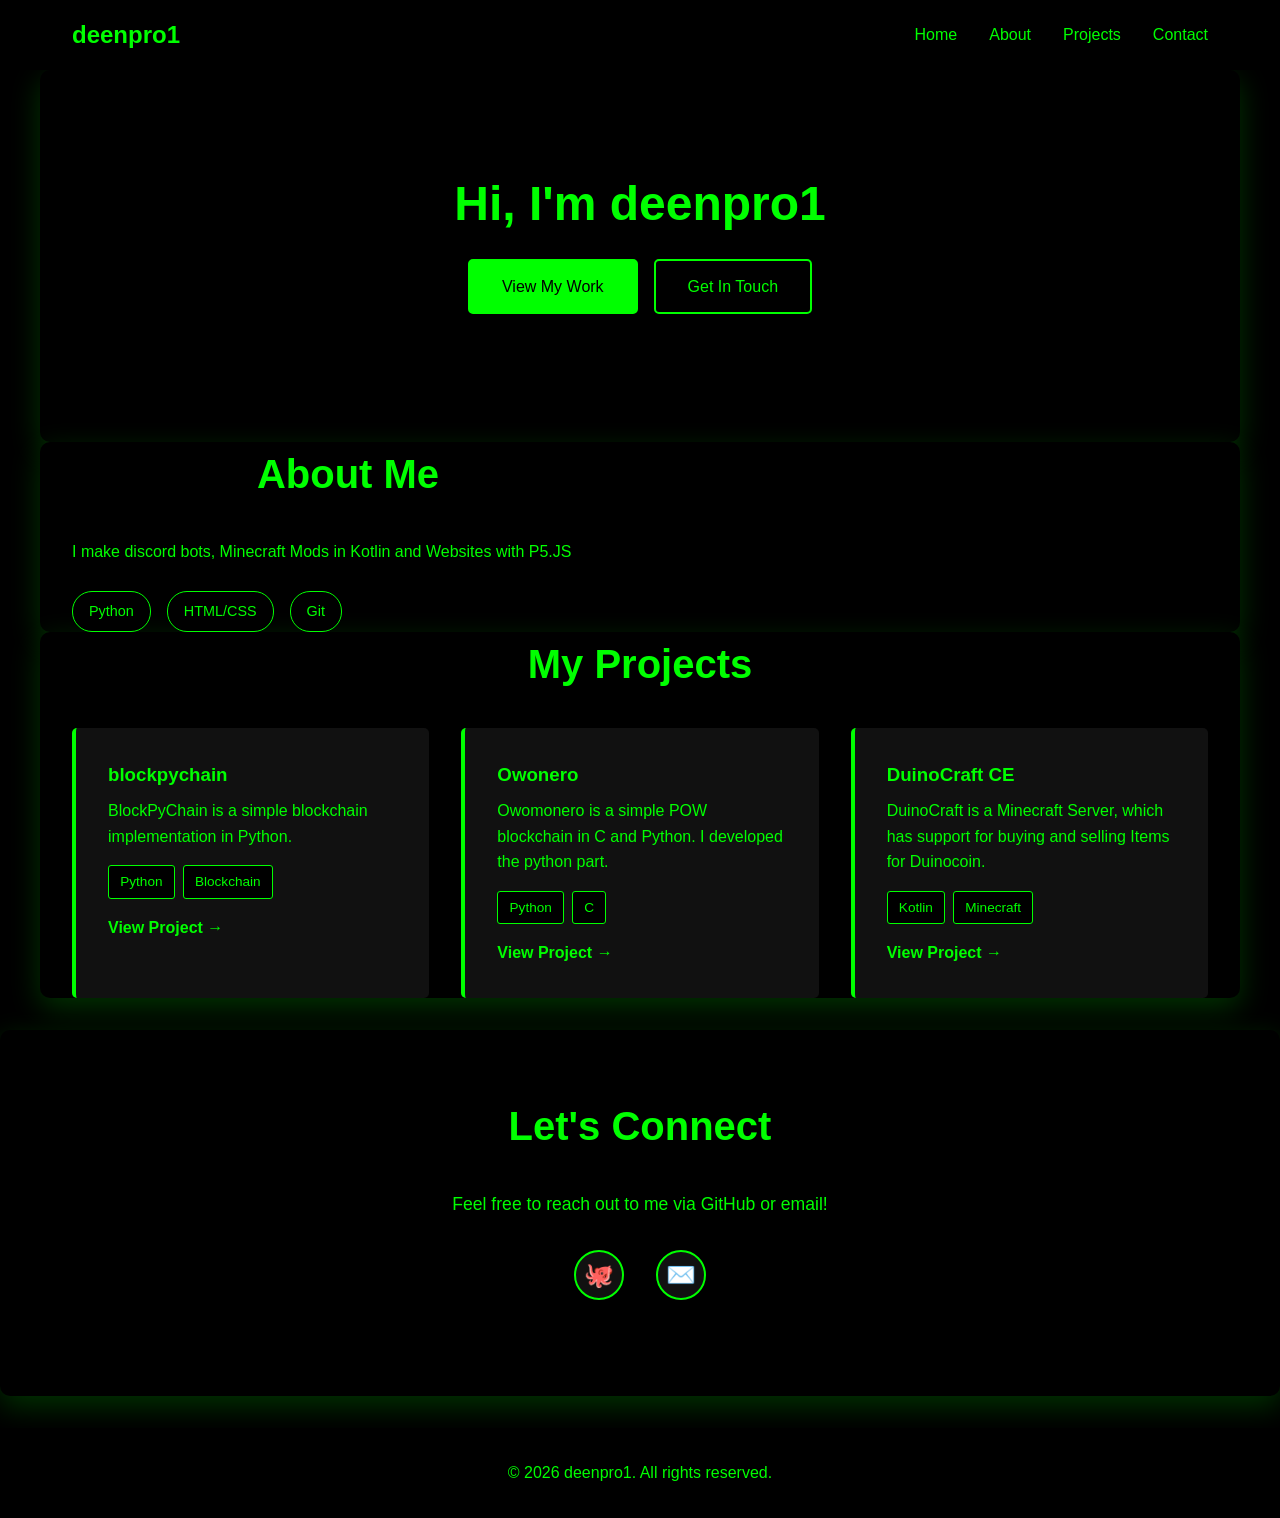
==== index.html @ f2c0a057 "Add files via upload" ====
<!DOCTYPE html>
<html lang="en">
<head>
    <meta charset="UTF-8">
    <meta name="viewport" content="width=device-width, initial-scale=1.0">
    <title>deenpro1</title>
    <style>
        * {
            margin: 0;
            padding: 0;
            box-sizing: border-box;
        }

        body {
            font-family: 'Segoe UI', Tahoma, Geneva, Verdana, sans-serif;
            line-height: 1.6;
            color: #00ff00;
            background: #000000;
            min-height: 100vh;
        }

        header {
            background: #000000;
            color: #00ff00;
            padding: 1rem 0;
            position: sticky;
            top: 0;
            z-index: 100;
        }

        nav {
            max-width: 1200px;
            margin: 0 auto;
            display: flex;
            justify-content: space-between;
            align-items: center;
            padding: 0 2rem;
        }

        .logo {
            font-size: 1.5rem;
            font-weight: bold;
        }

        nav ul {
            list-style: none;
            display: flex;
            gap: 2rem;
        }

        nav a {
            color: #00ff00;
            text-decoration: none;
            transition: color 0.3s;
        }

        nav a:hover {
            color: #00ff00;
        }

        .hero {
            max-width: 1200px;
            margin: 0 auto;
            padding: 6rem 2rem;
            text-align: center;
            color: #00ff00;
            background: #000000;
        }

        .hero h1 {
            font-size: 3rem;
            margin-bottom: 1rem;
            animation: fadeInDown 0.8s ease;
        }

        .hero p {
            font-size: 1.3rem;
            margin-bottom: 2rem;
            opacity: 0.95;
            animation: fadeInUp 0.8s ease;
        }

        .cta-buttons {
            display: flex;
            gap: 1rem;
            justify-content: center;
            margin-bottom: 2rem;
            animation: fadeInUp 1s ease;
        }

        .btn {
            padding: 0.8rem 2rem;
            font-size: 1rem;
            border: 2px solid #00ff00;
            background: transparent;
            color: #00ff00;
            cursor: pointer;
            border-radius: 5px;
            text-decoration: none;
            display: inline-block;
            transition: all 0.3s;
        }

        .btn-primary {
            background: #00ff00;
            color: #000000;
            border-color: #00ff00;
        }

        .btn-primary:hover {
            background: #000000;
            color: #00ff00;
            border-color: #00ff00;
        }

        .btn-secondary:hover {
            background: #000000;
            color: #00ff00;
            border-color: #00ff00;
        }

        @keyframes fadeInDown {
            from {
                opacity: 0;
                transform: translateY(-30px);
            }
            to {
                opacity: 1;
                transform: translateY(0);
            }
        }

        @keyframes fadeInUp {
            from {
                opacity: 0;
                transform: translateY(30px);
            }
            to {
                opacity: 1;
                transform: translateY(0);
            }
        }

        .container {
            max-width: 1200px;
            margin: 0 auto;
            padding: 0 2rem;
        }

        section {
            padding: 4rem 2rem;
            margin: 2rem 0;
            background: #000000;
            border-radius: 10px;
            box-shadow: 0 10px 30px rgba(0, 255, 0, 0.2);
        }

        section h2 {
            font-size: 2.5rem;
            margin-bottom: 2rem;
            text-align: center;
            color: #00ff00;
        }

        .about {
            display: grid;
            grid-template-columns: 1fr 1fr;
            gap: 2rem;
            align-items: center;
        }

        .about-text h3 {
            color: #00ff00;
            margin-bottom: 1rem;
            font-size: 1.5rem;
        }

        .about-text p {
            margin-bottom: 1rem;
            line-height: 1.8;
            color: #00ff00;
        }

        .skills {
            display: flex;
            flex-wrap: wrap;
            gap: 1rem;
            margin-top: 1.5rem;
        }

        .skill-tag {
            background: #000000;
            color: #00ff00;
            border: 1px solid #00ff00;
            padding: 0.5rem 1rem;
            border-radius: 20px;
            font-size: 0.9rem;
        }

        .projects {
            display: grid;
            grid-template-columns: repeat(auto-fit, minmax(300px, 1fr));
            gap: 2rem;
        }

        .project-card {
            background: #111111;
            border-left: 4px solid #00ff00;
            padding: 2rem;
            border-radius: 5px;
            transition: transform 0.3s, box-shadow 0.3s;
        }

        .project-card:hover {
            transform: translateY(-5px);
            box-shadow: 0 5px 15px rgba(0, 255, 0, 0.3);
        }

        .project-card h3 {
            color: #00ff00;
            margin-bottom: 0.5rem;
        }

        .project-card p {
            color: #00ff00;
            margin-bottom: 1rem;
            line-height: 1.6;
        }

        .project-tags {
            display: flex;
            flex-wrap: wrap;
            gap: 0.5rem;
            margin-bottom: 1rem;
        }

        .tag {
            background: #000000;
            color: #00ff00;
            border: 1px solid #00ff00;
            padding: 0.3rem 0.7rem;
            border-radius: 3px;
            font-size: 0.85rem;
        }

        .project-link {
            color: #00ff00;
            text-decoration: none;
            font-weight: bold;
            transition: color 0.3s;
        }

        .project-link:hover {
            color: #00ff00;
        }

        .contact {
            text-align: center;
            background: #000000;
            color: #00ff00;
        }

        .contact h2 {
            color: #00ff00;
        }

        .social-links {
            display: flex;
            justify-content: center;
            gap: 2rem;
            margin: 2rem 0;
            flex-wrap: wrap;
        }

        .social-links a {
            display: inline-flex;
            align-items: center;
            justify-content: center;
            width: 50px;
            height: 50px;
            background: #111111;
            color: #00ff00;
            border: 2px solid #00ff00;
            border-radius: 50%;
            text-decoration: none;
            transition: all 0.3s;
            font-size: 1.5rem;
        }

        .social-links a:hover {
            background: #00ff00;
            color: #000000;
            transform: scale(1.1);
        }

        footer {
            background: #000000;
            color: #00ff00;
            text-align: center;
            padding: 2rem;
            margin-top: 2rem;
        }

        @media (max-width: 768px) {
            .hero h1 {
                font-size: 2rem;
            }

            .hero p {
                font-size: 1rem;
            }

            .about {
                grid-template-columns: 1fr;
            }

            .cta-buttons {
                flex-direction: column;
            }

            nav ul {
                flex-direction: column;
                gap: 1rem;
            }
        }
    </style>
</head>
<body>
    <!-- Navigation -->
    <header>
        <nav>
            <div class="logo">deenpro1</div>
            <ul>
                <li><a href="#home">Home</a></li>
                <li><a href="#about">About</a></li>
                <li><a href="#projects">Projects</a></li>
                <li><a href="#contact">Contact</a></li>
            </ul>
        </nav>
    </header>

    <!-- Hero Section -->
    <section class="hero" id="home">
        <h1>Hi, I'm deenpro1</h1>
        <div class="cta-buttons">
            <a href="#projects" class="btn btn-primary">View My Work</a>
            <a href="#contact" class="btn btn-secondary">Get In Touch</a>
        </div>
    </section>

    <!-- About Section -->
    <section class="container" id="about">
        <div class="about">
            <div class="about-text">
                <h2>About Me</h2>
                <p>I make discord bots, Minecraft Mods in Kotlin and Websites with P5.JS</p>
                <div class="skills">
                    <span class="skill-tag">Python</span>
                    <span class="skill-tag">HTML/CSS</span>
                    <span class="skill-tag">Git</span>
                </div>
            </div>
        </div>
    </section>

    <!-- Projects Section -->
    <section class="container" id="projects">
        <h2>My Projects</h2>
        <div class="projects">
            <div class="project-card">
                <h3>blockpychain</h3>
                <p>BlockPyChain is a simple blockchain implementation in Python.</p>
                <div class="project-tags">
                    <span class="tag">Python</span>
                    <span class="tag">Blockchain</span>
                </div>
                <a href="https://github.com/Deenpro1/blockpychain" class="project-link">View Project →</a>
            </div>

            <div class="project-card">
                <h3>Owonero</h3>
                <p>Owomonero is a simple POW blockchain in C and Python. I developed the python part.</p>
                <div class="project-tags">
                    <span class="tag">Python</span>
                    <span class="tag">C</span>
                </div>
                <a href="https://github.com/Deenpro1/owonero-python" class="project-link">View Project →</a>
            </div>

            <div class="project-card">
                <h3>DuinoCraft CE</h3>
                <p>DuinoCraft is a Minecraft Server, which has support for buying and selling Items for Duinocoin.</p>
                <div class="project-tags">
                    <span class="tag">Kotlin</span>
                    <span class="tag">Minecraft</span>
                </div>
                <a href="https://github.com/Deenpro1/DuinoCraft-CE" class="project-link">View Project →</a>
            </div>
        </div>
    </section>

    <!-- Contact Section -->
    <section class="contact" id="contact">
        <h2>Let's Connect</h2>
        <p style="font-size: 1.1rem; margin-bottom: 2rem;">Feel free to reach out to me via GitHub or email!</p>
        <div class="social-links">
            <a href="https://github.com/Deenpro1" title="GitHub" target="_blank">🐙</a>
            <a href="mailto:deenpro1@deenpro1.is-a.dev" title="Hello">✉️</a>
        </div>
    </section>

    <!-- Footer -->
    <footer>
        <p>&copy; 2026 deenpro1. All rights reserved.</p>
    </footer>
</body>
</html>
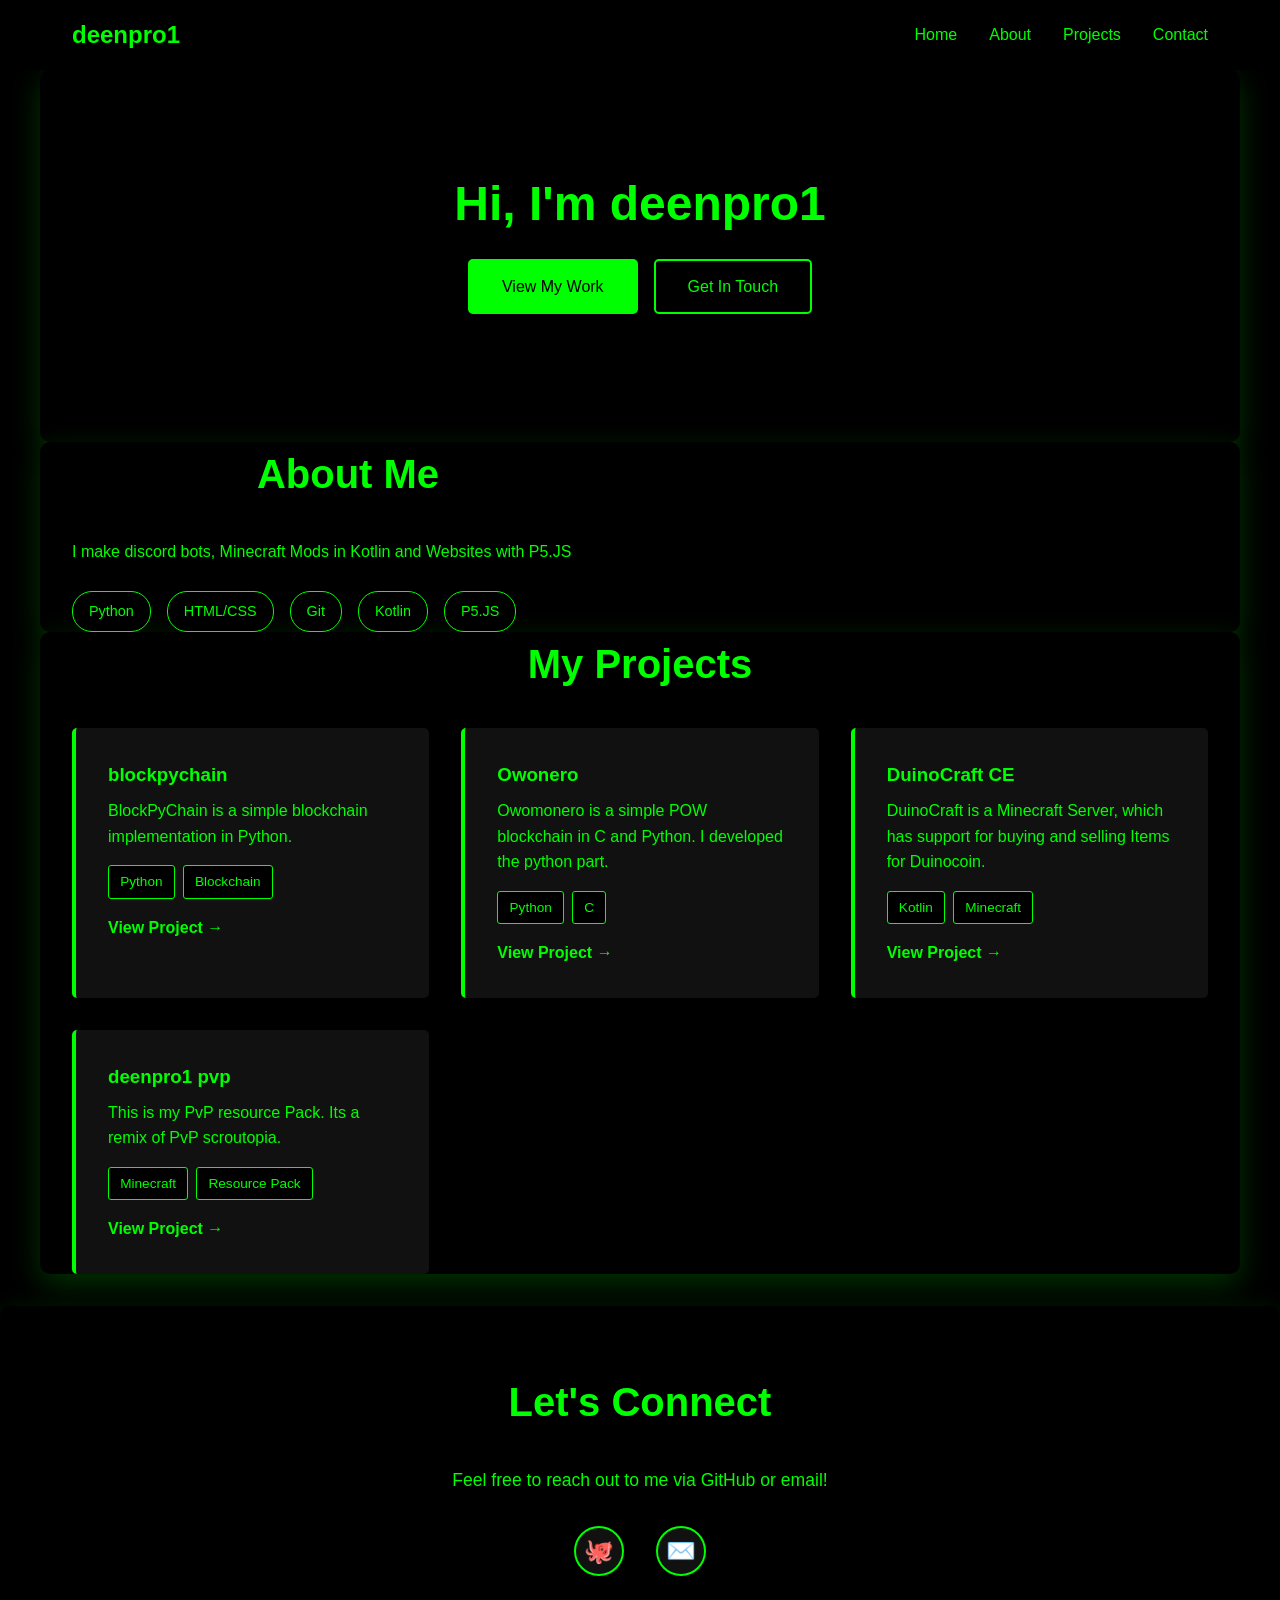
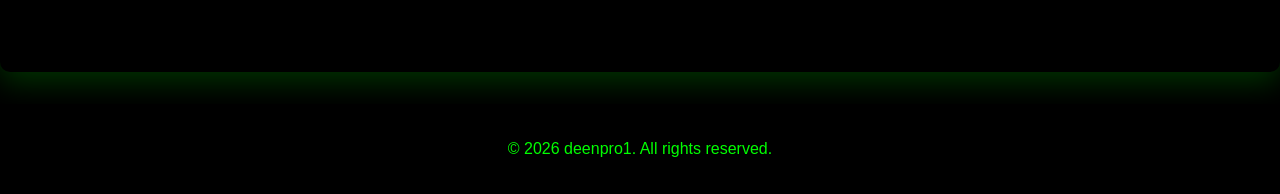
==== commit a35b2e8c: "Integrate Google Tag Manager and update projects Added Google Tag Manager integration and updated pr" ====
--- a/index.html
+++ b/index.html
@@ -1,6 +1,13 @@
 <!DOCTYPE html>
 <html lang="en">
 <head>
+    <!-- Google Tag Manager -->
+    <script>(function(w,d,s,l,i){w[l]=w[l]||[];w[l].push({'gtm.start':
+    new Date().getTime(),event:'gtm.js'});var f=d.getElementsByTagName(s)[0],
+    j=d.createElement(s),dl=l!='dataLayer'?'&l='+l:'';j.async=true;j.src=
+    'https://www.googletagmanager.com/gtm.js?id='+i+dl;f.parentNode.insertBefore(j,f);
+    })(window,document,'script','dataLayer','GTM-MG5FGC86');</script>
+    <!-- End Google Tag Manager -->
     <meta charset="UTF-8">
     <meta name="viewport" content="width=device-width, initial-scale=1.0">
     <title>deenpro1</title>
@@ -326,6 +333,10 @@
     </style>
 </head>
 <body>
+    <!-- Google Tag Manager (noscript) -->
+    <noscript><iframe src="https://www.googletagmanager.com/ns.html?id=GTM-MG5FGC86"
+    height="0" width="0" style="display:none;visibility:hidden"></iframe></noscript>
+    <!-- End Google Tag Manager (noscript) -->
     <!-- Navigation -->
     <header>
         <nav>
@@ -358,6 +369,8 @@
                     <span class="skill-tag">Python</span>
                     <span class="skill-tag">HTML/CSS</span>
                     <span class="skill-tag">Git</span>
+                    <span class="skill-tag">Kotlin</span>
+                    <span class="skill-tag">P5.JS</span>
                 </div>
             </div>
         </div>
@@ -392,9 +405,19 @@
                 <p>DuinoCraft is a Minecraft Server, which has support for buying and selling Items for Duinocoin.</p>
                 <div class="project-tags">
                     <span class="tag">Kotlin</span>
-                    <span class="tag">Minecraft</span>
+                    <span class="tag">Minecraft </span>
                 </div>
                 <a href="https://github.com/Deenpro1/DuinoCraft-CE" class="project-link">View Project →</a>
+            </div>
+
+            <div class="project-card">
+                <h3>deenpro1 pvp</h3>
+                <p>This is my PvP resource Pack. Its a remix of PvP scroutopia.</p>
+                <div class="project-tags">
+                    <span class="tag">Minecraft</span>
+                    <span class="tag">Resource Pack</span>
+                </div>
+                <a href="https://modrinth.com/resourcepack/deenpro1-pvp" class="project-link">View Project →</a>
             </div>
         </div>
     </section>
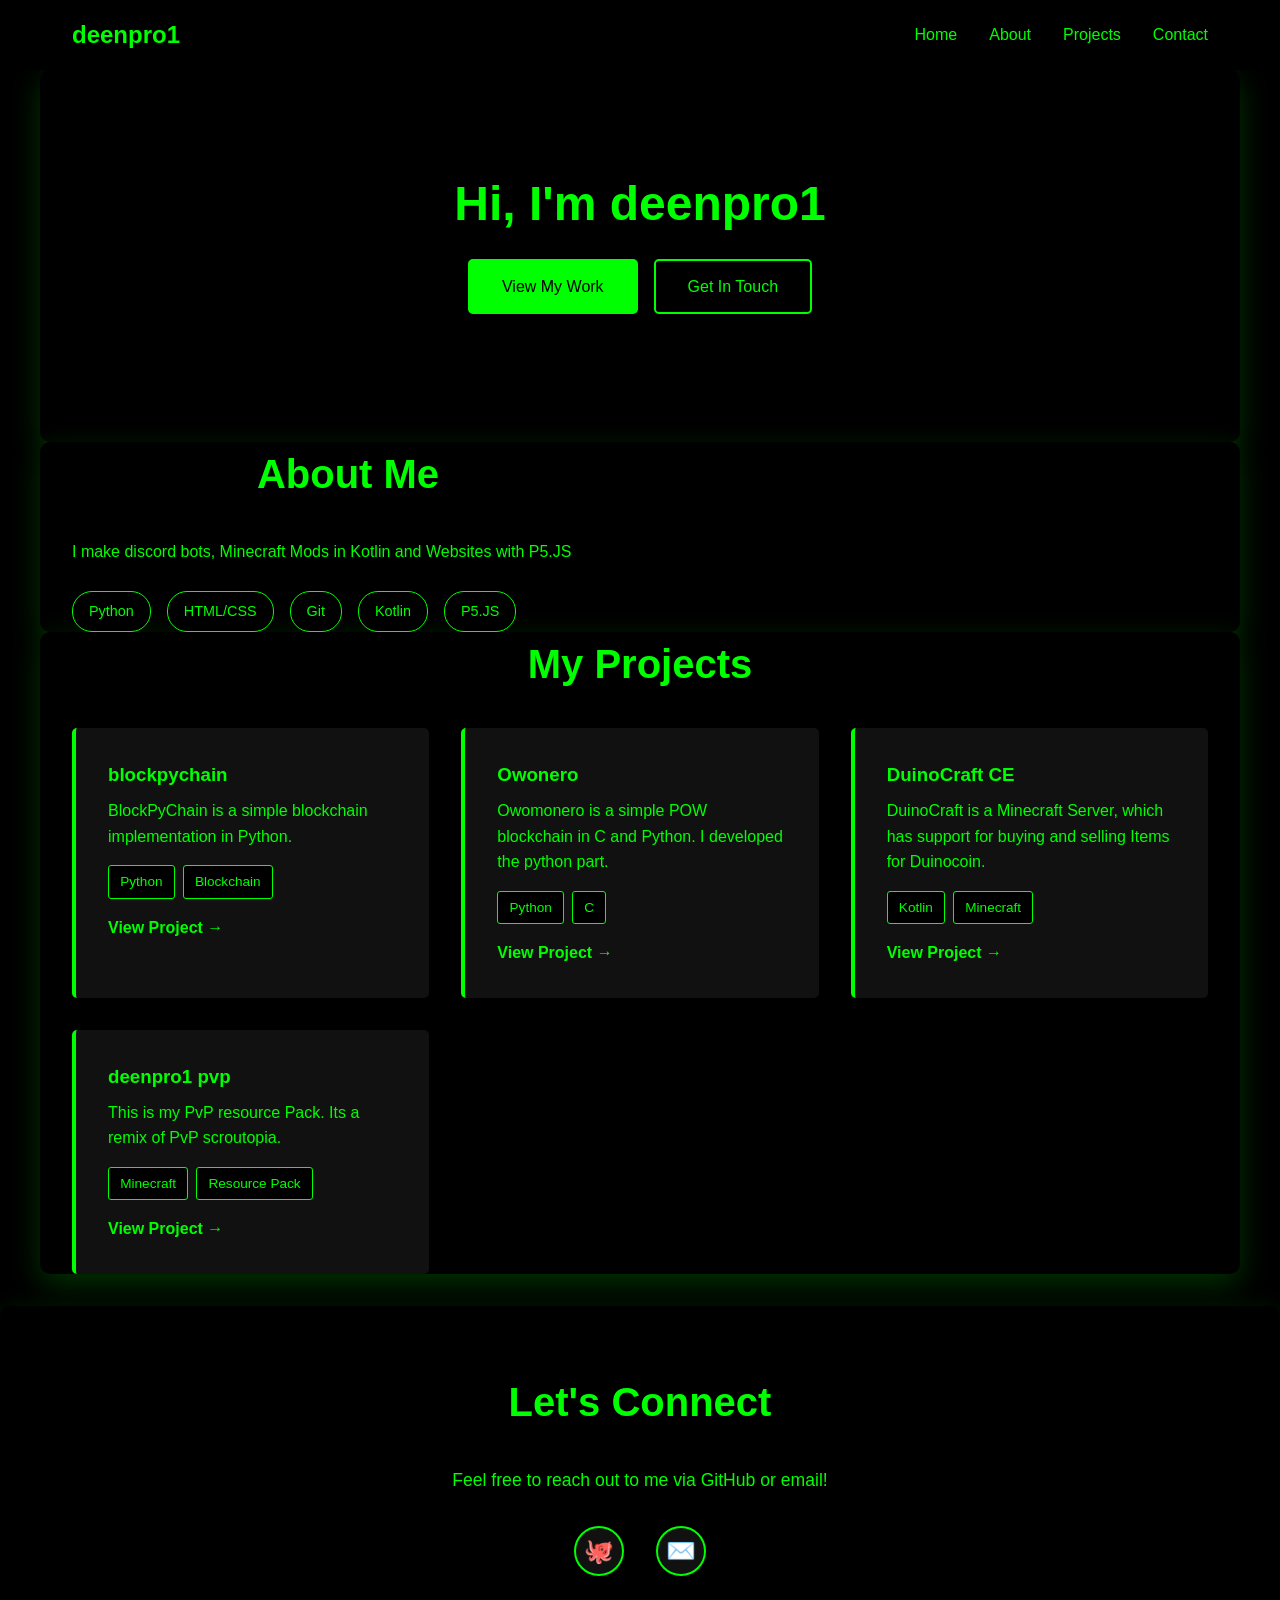
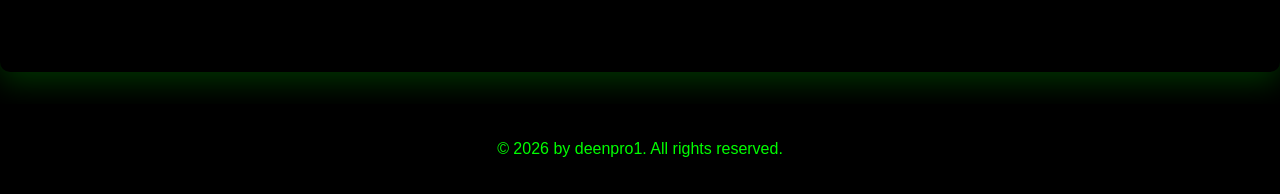
==== commit effa70f9: "seperated style form html to a new file: style.css" ====
--- a/index.html
+++ b/index.html
@@ -11,326 +11,7 @@
     <meta charset="UTF-8">
     <meta name="viewport" content="width=device-width, initial-scale=1.0">
     <title>deenpro1</title>
-    <style>
-        * {
-            margin: 0;
-            padding: 0;
-            box-sizing: border-box;
-        }
-
-        body {
-            font-family: 'Segoe UI', Tahoma, Geneva, Verdana, sans-serif;
-            line-height: 1.6;
-            color: #00ff00;
-            background: #000000;
-            min-height: 100vh;
-        }
-
-        header {
-            background: #000000;
-            color: #00ff00;
-            padding: 1rem 0;
-            position: sticky;
-            top: 0;
-            z-index: 100;
-        }
-
-        nav {
-            max-width: 1200px;
-            margin: 0 auto;
-            display: flex;
-            justify-content: space-between;
-            align-items: center;
-            padding: 0 2rem;
-        }
-
-        .logo {
-            font-size: 1.5rem;
-            font-weight: bold;
-        }
-
-        nav ul {
-            list-style: none;
-            display: flex;
-            gap: 2rem;
-        }
-
-        nav a {
-            color: #00ff00;
-            text-decoration: none;
-            transition: color 0.3s;
-        }
-
-        nav a:hover {
-            color: #00ff00;
-        }
-
-        .hero {
-            max-width: 1200px;
-            margin: 0 auto;
-            padding: 6rem 2rem;
-            text-align: center;
-            color: #00ff00;
-            background: #000000;
-        }
-
-        .hero h1 {
-            font-size: 3rem;
-            margin-bottom: 1rem;
-            animation: fadeInDown 0.8s ease;
-        }
-
-        .hero p {
-            font-size: 1.3rem;
-            margin-bottom: 2rem;
-            opacity: 0.95;
-            animation: fadeInUp 0.8s ease;
-        }
-
-        .cta-buttons {
-            display: flex;
-            gap: 1rem;
-            justify-content: center;
-            margin-bottom: 2rem;
-            animation: fadeInUp 1s ease;
-        }
-
-        .btn {
-            padding: 0.8rem 2rem;
-            font-size: 1rem;
-            border: 2px solid #00ff00;
-            background: transparent;
-            color: #00ff00;
-            cursor: pointer;
-            border-radius: 5px;
-            text-decoration: none;
-            display: inline-block;
-            transition: all 0.3s;
-        }
-
-        .btn-primary {
-            background: #00ff00;
-            color: #000000;
-            border-color: #00ff00;
-        }
-
-        .btn-primary:hover {
-            background: #000000;
-            color: #00ff00;
-            border-color: #00ff00;
-        }
-
-        .btn-secondary:hover {
-            background: #000000;
-            color: #00ff00;
-            border-color: #00ff00;
-        }
-
-        @keyframes fadeInDown {
-            from {
-                opacity: 0;
-                transform: translateY(-30px);
-            }
-            to {
-                opacity: 1;
-                transform: translateY(0);
-            }
-        }
-
-        @keyframes fadeInUp {
-            from {
-                opacity: 0;
-                transform: translateY(30px);
-            }
-            to {
-                opacity: 1;
-                transform: translateY(0);
-            }
-        }
-
-        .container {
-            max-width: 1200px;
-            margin: 0 auto;
-            padding: 0 2rem;
-        }
-
-        section {
-            padding: 4rem 2rem;
-            margin: 2rem 0;
-            background: #000000;
-            border-radius: 10px;
-            box-shadow: 0 10px 30px rgba(0, 255, 0, 0.2);
-        }
-
-        section h2 {
-            font-size: 2.5rem;
-            margin-bottom: 2rem;
-            text-align: center;
-            color: #00ff00;
-        }
-
-        .about {
-            display: grid;
-            grid-template-columns: 1fr 1fr;
-            gap: 2rem;
-            align-items: center;
-        }
-
-        .about-text h3 {
-            color: #00ff00;
-            margin-bottom: 1rem;
-            font-size: 1.5rem;
-        }
-
-        .about-text p {
-            margin-bottom: 1rem;
-            line-height: 1.8;
-            color: #00ff00;
-        }
-
-        .skills {
-            display: flex;
-            flex-wrap: wrap;
-            gap: 1rem;
-            margin-top: 1.5rem;
-        }
-
-        .skill-tag {
-            background: #000000;
-            color: #00ff00;
-            border: 1px solid #00ff00;
-            padding: 0.5rem 1rem;
-            border-radius: 20px;
-            font-size: 0.9rem;
-        }
-
-        .projects {
-            display: grid;
-            grid-template-columns: repeat(auto-fit, minmax(300px, 1fr));
-            gap: 2rem;
-        }
-
-        .project-card {
-            background: #111111;
-            border-left: 4px solid #00ff00;
-            padding: 2rem;
-            border-radius: 5px;
-            transition: transform 0.3s, box-shadow 0.3s;
-        }
-
-        .project-card:hover {
-            transform: translateY(-5px);
-            box-shadow: 0 5px 15px rgba(0, 255, 0, 0.3);
-        }
-
-        .project-card h3 {
-            color: #00ff00;
-            margin-bottom: 0.5rem;
-        }
-
-        .project-card p {
-            color: #00ff00;
-            margin-bottom: 1rem;
-            line-height: 1.6;
-        }
-
-        .project-tags {
-            display: flex;
-            flex-wrap: wrap;
-            gap: 0.5rem;
-            margin-bottom: 1rem;
-        }
-
-        .tag {
-            background: #000000;
-            color: #00ff00;
-            border: 1px solid #00ff00;
-            padding: 0.3rem 0.7rem;
-            border-radius: 3px;
-            font-size: 0.85rem;
-        }
-
-        .project-link {
-            color: #00ff00;
-            text-decoration: none;
-            font-weight: bold;
-            transition: color 0.3s;
-        }
-
-        .project-link:hover {
-            color: #00ff00;
-        }
-
-        .contact {
-            text-align: center;
-            background: #000000;
-            color: #00ff00;
-        }
-
-        .contact h2 {
-            color: #00ff00;
-        }
-
-        .social-links {
-            display: flex;
-            justify-content: center;
-            gap: 2rem;
-            margin: 2rem 0;
-            flex-wrap: wrap;
-        }
-
-        .social-links a {
-            display: inline-flex;
-            align-items: center;
-            justify-content: center;
-            width: 50px;
-            height: 50px;
-            background: #111111;
-            color: #00ff00;
-            border: 2px solid #00ff00;
-            border-radius: 50%;
-            text-decoration: none;
-            transition: all 0.3s;
-            font-size: 1.5rem;
-        }
-
-        .social-links a:hover {
-            background: #00ff00;
-            color: #000000;
-            transform: scale(1.1);
-        }
-
-        footer {
-            background: #000000;
-            color: #00ff00;
-            text-align: center;
-            padding: 2rem;
-            margin-top: 2rem;
-        }
-
-        @media (max-width: 768px) {
-            .hero h1 {
-                font-size: 2rem;
-            }
-
-            .hero p {
-                font-size: 1rem;
-            }
-
-            .about {
-                grid-template-columns: 1fr;
-            }
-
-            .cta-buttons {
-                flex-direction: column;
-            }
-
-            nav ul {
-                flex-direction: column;
-                gap: 1rem;
-            }
-        }
-    </style>
+    <link rel="stylesheet" href="style.css">
 </head>
 <body>
     <!-- Google Tag Manager (noscript) -->
@@ -434,7 +115,7 @@
 
     <!-- Footer -->
     <footer>
-        <p>&copy; 2026 deenpro1. All rights reserved.</p>
+        <p>&copy; 2026 by deenpro1. All rights reserved.</p>
     </footer>
 </body>
 </html>
--- a/style.css
+++ b/style.css
@@ -0,0 +1,318 @@
+* {
+    margin: 0;
+    padding: 0;
+    box-sizing: border-box;
+}
+
+body {
+    font-family: 'Segoe UI', Tahoma, Geneva, Verdana, sans-serif;
+    line-height: 1.6;
+    color: #00ff00;
+    background: #000000;
+    min-height: 100vh;
+}
+
+header {
+    background: #000000;
+    color: #00ff00;
+    padding: 1rem 0;
+    position: sticky;
+    top: 0;
+    z-index: 100;
+}
+
+nav {
+    max-width: 1200px;
+    margin: 0 auto;
+    display: flex;
+    justify-content: space-between;
+    align-items: center;
+    padding: 0 2rem;
+}
+
+.logo {
+    font-size: 1.5rem;
+    font-weight: bold;
+}
+
+nav ul {
+    list-style: none;
+    display: flex;
+    gap: 2rem;
+}
+
+nav a {
+    color: #00ff00;
+    text-decoration: none;
+    transition: color 0.3s;
+}
+
+nav a:hover {
+    color: #00ff00;
+}
+
+.hero {
+    max-width: 1200px;
+    margin: 0 auto;
+    padding: 6rem 2rem;
+    text-align: center;
+    color: #00ff00;
+    background: #000000;
+}
+
+.hero h1 {
+    font-size: 3rem;
+    margin-bottom: 1rem;
+    animation: fadeInDown 0.8s ease;
+}
+
+.hero p {
+    font-size: 1.3rem;
+    margin-bottom: 2rem;
+    opacity: 0.95;
+    animation: fadeInUp 0.8s ease;
+}
+
+.cta-buttons {
+    display: flex;
+    gap: 1rem;
+    justify-content: center;
+    margin-bottom: 2rem;
+    animation: fadeInUp 1s ease;
+}
+
+.btn {
+    padding: 0.8rem 2rem;
+    font-size: 1rem;
+    border: 2px solid #00ff00;
+    background: transparent;
+    color: #00ff00;
+    cursor: pointer;
+    border-radius: 5px;
+    text-decoration: none;
+    display: inline-block;
+    transition: all 0.3s;
+}
+
+.btn-primary {
+    background: #00ff00;
+    color: #000000;
+    border-color: #00ff00;
+}
+
+.btn-primary:hover {
+    background: #000000;
+    color: #00ff00;
+    border-color: #00ff00;
+}
+
+.btn-secondary:hover {
+    background: #000000;
+    color: #00ff00;
+    border-color: #00ff00;
+}
+
+@keyframes fadeInDown {
+    from {
+        opacity: 0;
+        transform: translateY(-30px);
+    }
+    to {
+        opacity: 1;
+        transform: translateY(0);
+    }
+}
+
+@keyframes fadeInUp {
+    from {
+        opacity: 0;
+        transform: translateY(30px);
+    }
+    to {
+        opacity: 1;
+        transform: translateY(0);
+    }
+}
+
+.container {
+    max-width: 1200px;
+    margin: 0 auto;
+    padding: 0 2rem;
+}
+
+section {
+    padding: 4rem 2rem;
+    margin: 2rem 0;
+    background: #000000;
+    border-radius: 10px;
+    box-shadow: 0 10px 30px rgba(0, 255, 0, 0.2);
+}
+
+section h2 {
+    font-size: 2.5rem;
+    margin-bottom: 2rem;
+    text-align: center;
+    color: #00ff00;
+}
+
+.about {
+    display: grid;
+    grid-template-columns: 1fr 1fr;
+    gap: 2rem;
+    align-items: center;
+}
+
+.about-text h3 {
+    color: #00ff00;
+    margin-bottom: 1rem;
+    font-size: 1.5rem;
+}
+
+.about-text p {
+    margin-bottom: 1rem;
+    line-height: 1.8;
+    color: #00ff00;
+}
+
+.skills {
+    display: flex;
+    flex-wrap: wrap;
+    gap: 1rem;
+    margin-top: 1.5rem;
+}
+
+.skill-tag {
+    background: #000000;
+    color: #00ff00;
+    border: 1px solid #00ff00;
+    padding: 0.5rem 1rem;
+    border-radius: 20px;
+    font-size: 0.9rem;
+}
+
+.projects {
+    display: grid;
+    grid-template-columns: repeat(auto-fit, minmax(300px, 1fr));
+    gap: 2rem;
+}
+
+.project-card {
+    background: #111111;
+    border-left: 4px solid #00ff00;
+    padding: 2rem;
+    border-radius: 5px;
+    transition: transform 0.3s, box-shadow 0.3s;
+}
+
+.project-card:hover {
+    transform: translateY(-5px);
+    box-shadow: 0 5px 15px rgba(0, 255, 0, 0.3);
+}
+
+.project-card h3 {
+    color: #00ff00;
+    margin-bottom: 0.5rem;
+}
+
+.project-card p {
+    color: #00ff00;
+    margin-bottom: 1rem;
+    line-height: 1.6;
+}
+
+.project-tags {
+    display: flex;
+    flex-wrap: wrap;
+    gap: 0.5rem;
+    margin-bottom: 1rem;
+}
+
+.tag {
+    background: #000000;
+    color: #00ff00;
+    border: 1px solid #00ff00;
+    padding: 0.3rem 0.7rem;
+    border-radius: 3px;
+    font-size: 0.85rem;
+}
+
+.project-link {
+    color: #00ff00;
+    text-decoration: none;
+    font-weight: bold;
+    transition: color 0.3s;
+}
+
+.project-link:hover {
+    color: #00ff00;
+}
+
+.contact {
+    text-align: center;
+    background: #000000;
+    color: #00ff00;
+}
+
+.contact h2 {
+    color: #00ff00;
+}
+
+.social-links {
+    display: flex;
+    justify-content: center;
+    gap: 2rem;
+    margin: 2rem 0;
+    flex-wrap: wrap;
+}
+
+.social-links a {
+    display: inline-flex;
+    align-items: center;
+    justify-content: center;
+    width: 50px;
+    height: 50px;
+    background: #111111;
+    color: #00ff00;
+    border: 2px solid #00ff00;
+    border-radius: 50%;
+    text-decoration: none;
+    transition: all 0.3s;
+    font-size: 1.5rem;
+}
+
+.social-links a:hover {
+    background: #00ff00;
+    color: #000000;
+    transform: scale(1.1);
+}
+
+footer {
+    background: #000000;
+    color: #00ff00;
+    text-align: center;
+    padding: 2rem;
+    margin-top: 2rem;
+}
+
+@media (max-width: 768px) {
+    .hero h1 {
+        font-size: 2rem;
+    }
+
+    .hero p {
+        font-size: 1rem;
+    }
+
+    .about {
+        grid-template-columns: 1fr;
+    }
+
+    .cta-buttons {
+        flex-direction: column;
+    }
+
+    nav ul {
+        flex-direction: column;
+        gap: 1rem;
+    }
+}
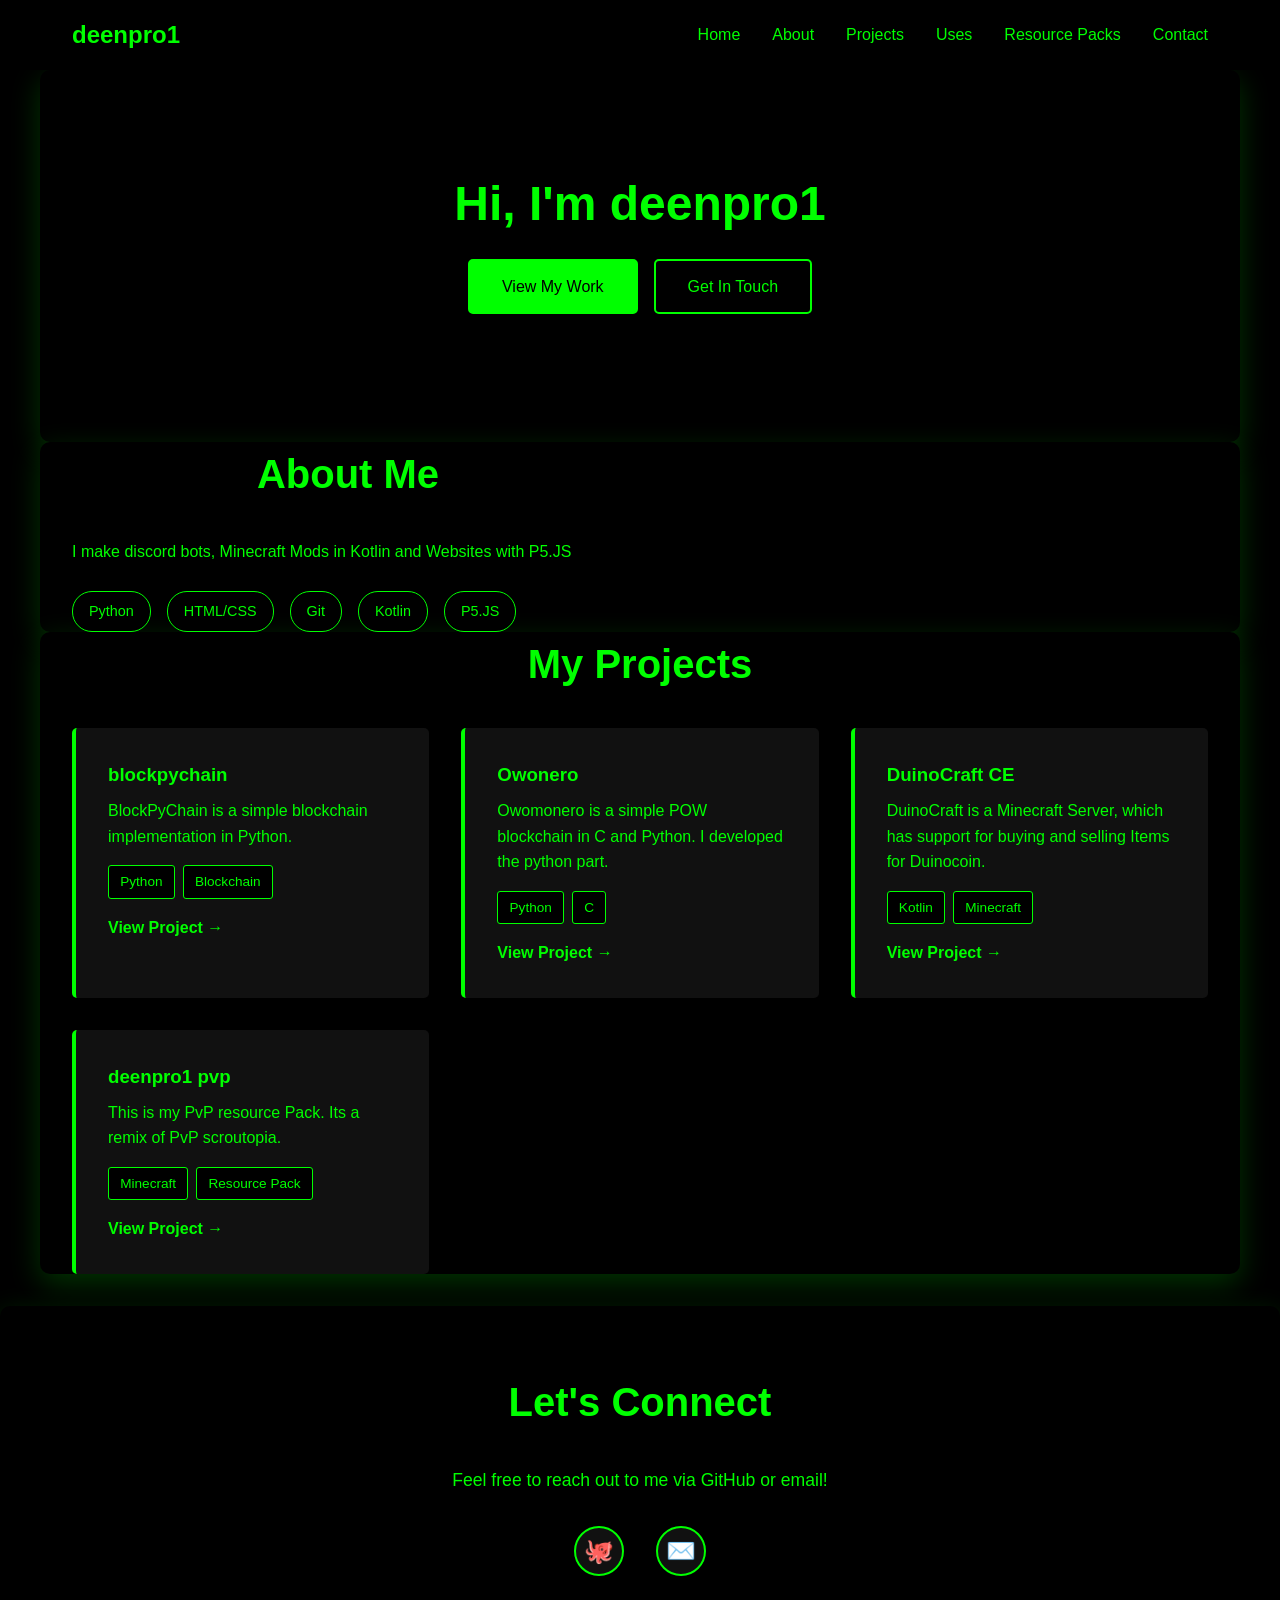
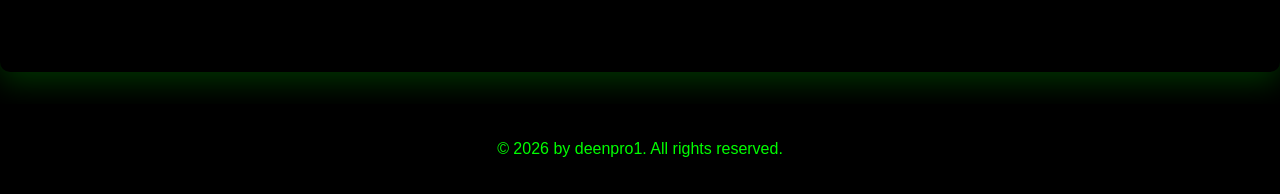
==== commit 74f3e955: "Added resourcepacks.html" ====
--- a/index.html
+++ b/index.html
@@ -10,8 +10,22 @@
     <!-- End Google Tag Manager -->
     <meta charset="UTF-8">
     <meta name="viewport" content="width=device-width, initial-scale=1.0">
+    <meta name="description" content="deenpro1 - Developer. I make Discord bots, Minecraft mods in Kotlin, and websites with P5.JS. Python, HTML/CSS, Git.">
     <title>deenpro1</title>
     <link rel="stylesheet" href="style.css">
+    <script type="application/ld+json">
+    {
+      "@context": "https://schema.org",
+      "@type": "Person",
+      "name": "deenpro1",
+      "url": "https://deenpro1.is-a.dev",
+      "email": "deenpro1@deenpro1.is-a.dev",
+      "sameAs": "https://github.com/Deenpro1",
+      "jobTitle": "Developer",
+      "description": "Full-stack developer specializing in Discord bots, Minecraft mods, and creative coding with P5.JS",
+      "knowsAbout": ["Python", "Kotlin", "Java", "HTML", "CSS", "JavaScript", "P5.JS", "Git", "Blockchain", "Minecraft"]
+    }
+    </script>
 </head>
 <body>
     <!-- Google Tag Manager (noscript) -->
@@ -26,6 +40,8 @@
                 <li><a href="#home">Home</a></li>
                 <li><a href="#about">About</a></li>
                 <li><a href="#projects">Projects</a></li>
+                <li><a href="uses.html">Uses</a></li>
+                <li><a href="resourcepacks.html">Resource Packs</a></li>
                 <li><a href="#contact">Contact</a></li>
             </ul>
         </nav>
--- a/style.css
+++ b/style.css
@@ -316,3 +316,164 @@
         gap: 1rem;
     }
 }
+
+.resourcepacks-hero {
+    max-width: 1200px;
+    margin: 0 auto;
+    padding: 6rem 2rem;
+    text-align: center;
+    color: #00ff00;
+    background: #000000;
+}
+
+.resourcepacks-hero h1 {
+    font-size: 3rem;
+    margin-bottom: 1rem;
+}
+
+.resourcepacks-hero p {
+    font-size: 1.2rem;
+    opacity: 0.95;
+}
+
+.pack-list {
+    max-width: 1100px;
+    margin: 0 auto;
+    padding: 2rem;
+}
+
+.pack-card {
+    background: #111111;
+    border-left: 4px solid #00ff00;
+    padding: 2rem;
+    border-radius: 10px;
+    margin-bottom: 1.5rem;
+}
+
+.pack-card h3 {
+    color: #00ff00;
+    margin-bottom: 0.5rem;
+}
+
+.pack-card p {
+    color: #00ff00;
+    margin-bottom: 1rem;
+    line-height: 1.7;
+}
+
+.pack-card summary {
+    cursor: pointer;
+    list-style: none;
+    font-weight: bold;
+    color: #00ff00;
+    font-size: 1.1rem;
+    margin-bottom: 0.75rem;
+    outline: none;
+}
+
+.pack-card details {
+    color: #00ff00;
+}
+
+.pack-items {
+    list-style: none;
+    padding-left: 0;
+    margin: 0;
+}
+
+.pack-items li {
+    margin-bottom: 0.6rem;
+}
+
+.texture-grid {
+    display: grid;
+    grid-template-columns: repeat(auto-fit, minmax(220px, 1fr));
+    gap: 1rem;
+    margin-top: 1rem;
+}
+
+.texture-card {
+    background: #000000;
+    border: 1px solid #00ff00;
+    border-radius: 8px;
+    padding: 1rem;
+}
+
+.texture-card h4 {
+    color: #00ff00;
+    margin: 0 0 0.5rem;
+    font-size: 1rem;
+}
+
+.texture-card p {
+    color: #00ff00;
+    opacity: 0.85;
+    margin: 0;
+    line-height: 1.5;
+}
+
+.resource-link {
+    display: inline-block;
+    margin-top: 1rem;
+    padding: 0.8rem 1.5rem;
+    border: 2px solid #00ff00;
+    color: #00ff00;
+    text-decoration: none;
+    border-radius: 5px;
+    transition: all 0.3s;
+}
+
+.resource-link:hover {
+    background: #00ff00;
+    color: #000000;
+}
+
+.texture-gallery {
+    max-width: 1100px;
+    margin: 0 auto;
+    padding: 2rem;
+}
+
+.texture-gallery h2 {
+    color: #00ff00;
+    margin-bottom: 1rem;
+    font-size: 2rem;
+    text-align: center;
+}
+
+.texture-gallery p {
+    color: #00ff00;
+    opacity: 0.85;
+    text-align: center;
+    margin-bottom: 1.5rem;
+}
+
+.gallery-grid {
+    display: grid;
+    grid-template-columns: repeat(auto-fit, minmax(150px, 1fr));
+    gap: 1rem;
+}
+
+.gallery-item {
+    background: #111111;
+    border: 1px solid #00ff00;
+    border-radius: 8px;
+    padding: 1rem;
+    text-align: center;
+}
+
+.gallery-item img {
+    width: 100%;
+    max-width: 128px;
+    height: auto;
+    image-rendering: pixelated;
+    border: 1px solid #00ff00;
+    border-radius: 5px;
+    margin-bottom: 0.75rem;
+}
+
+.gallery-item p {
+    color: #00ff00;
+    margin: 0;
+    line-height: 1.4;
+}
